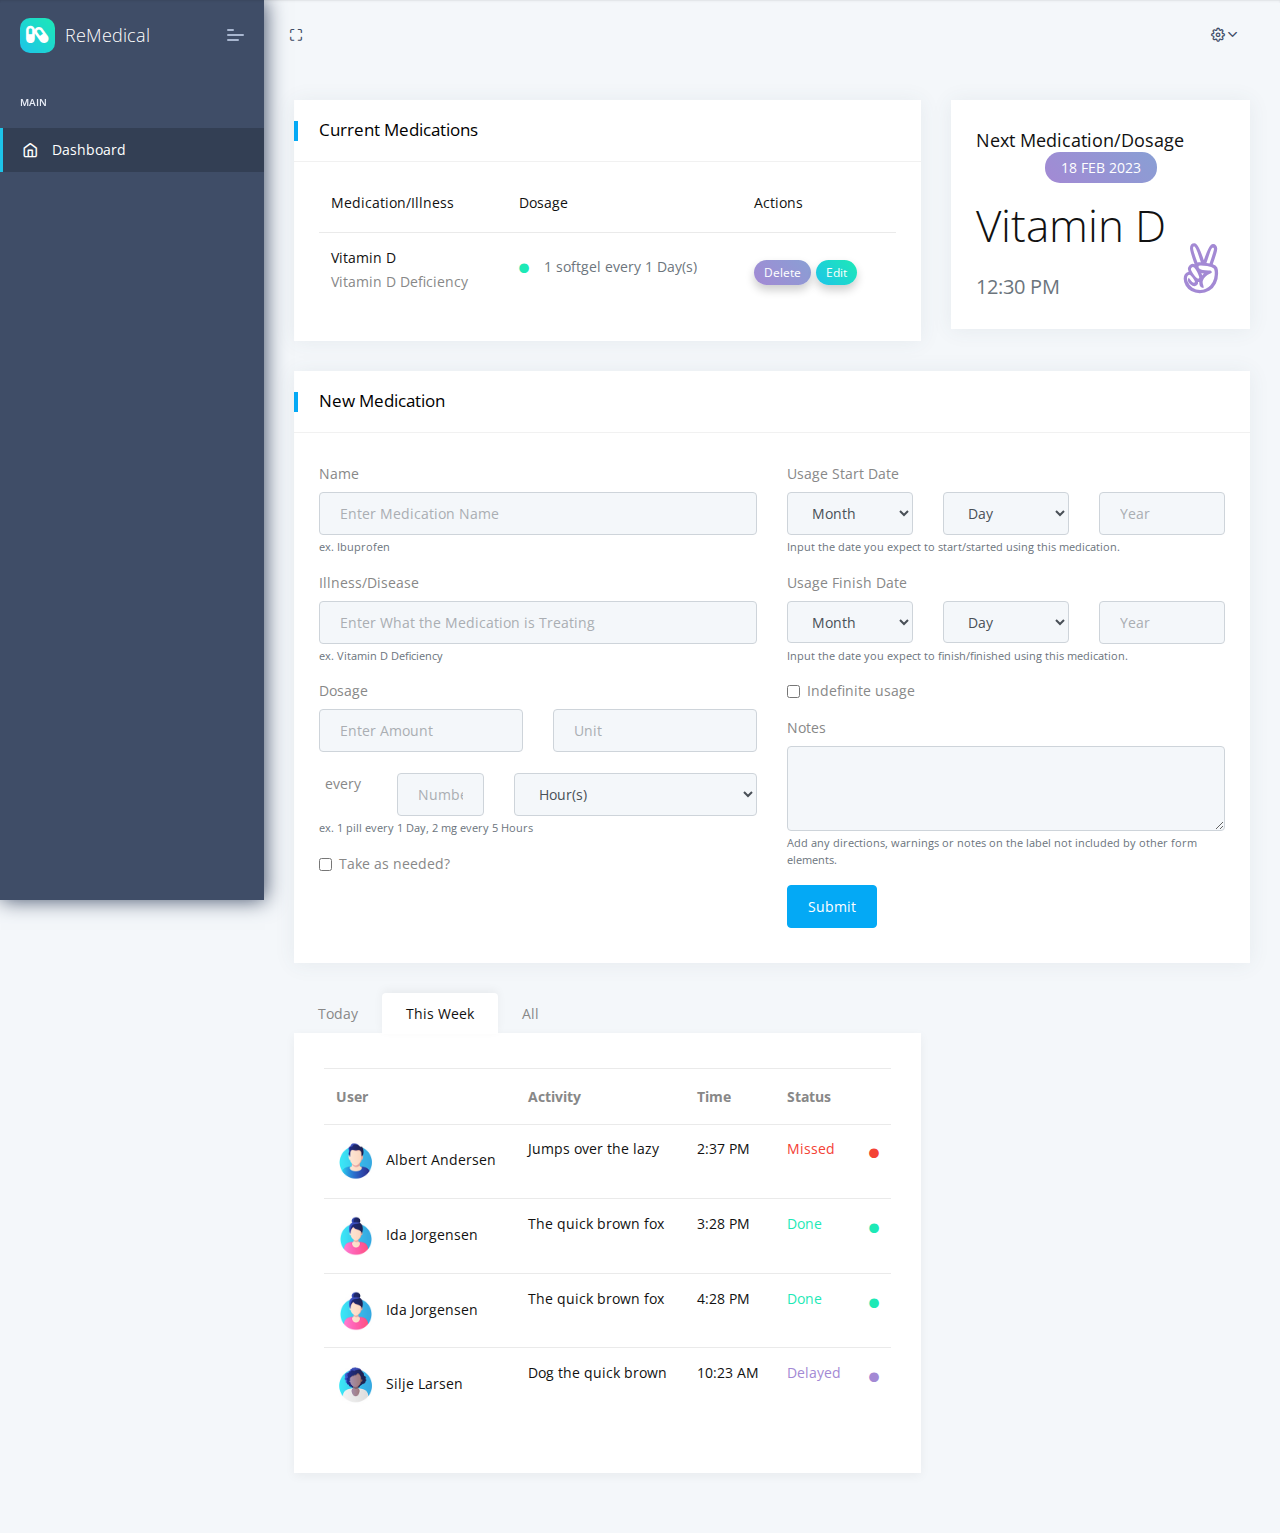
==== website/template/index.html @ 0191fa5c "hahah fun random change hehehe troll !!! haha" ====
<!DOCTYPE html>
<html lang="en">
  <head>
    <title>Home</title>
    <!-- HTML5 Shim and Respond.js IE11 support of HTML5 elements and media queries -->
    <!-- WARNING: Respond.js doesn't work if you view the page via file:// -->
    <!--[if lt IE 11]>
      <script src="https://oss.maxcdn.com/libs/html5shiv/3.7.0/html5shiv.js"></script>
      <script src="https://oss.maxcdn.com/libs/respond.js/1.4.2/respond.min.js"></script>
    <![endif]-->
    <!-- Meta -->
    <meta charset="utf-8" />
    <meta
      name="viewport"
      content="width=device-width, initial-scale=1.0, user-scalable=0, minimal-ui" />
    <meta http-equiv="X-UA-Compatible" content="IE=edge" />
    <meta
      name="description"
      content="Free Datta Able Admin Template come up with latest Bootstrap 4 framework with basic components, form elements and lots of pre-made layout options" />
    <meta
      name="keywords"
      content="admin templates, bootstrap admin templates, bootstrap 4, dashboard, dashboard templets, sass admin templets, html admin templates, responsive, bootstrap admin templates free download,premium bootstrap admin templates, datta able, datta able bootstrap admin template, free admin theme, free dashboard template" />
    <meta name="author" content="CodedThemes" />

    <!-- Favicon icon -->
    <link rel="icon" href="assets/images/favicon.ico" type="image/x-icon" />
    <!-- fontawesome icon -->
    <link
      rel="stylesheet"
      href="assets/fonts/fontawesome/css/fontawesome-all.min.css" />
    <!-- animation css -->
    <link
      rel="stylesheet"
      href="assets/plugins/animation/css/animate.min.css" />
    <!-- vendor css -->
    <link rel="stylesheet" href="assets/css/style.css" />
  </head>

  <body>
    <!-- [ Pre-loader ] start -->
    <div class="loader-bg">
      <div class="loader-track">
        <div class="loader-fill"></div>
      </div>
    </div>
    <!-- [ Pre-loader ] End -->
    <!-- [ navigation menu ] start -->
    <nav class="pcoded-navbar">
      <div class="navbar-wrapper">
        <div class="navbar-brand header-logo">
          <a href="index.html" class="b-brand">
            <div class="b-bg">
              <i class="fas fa-capsules"></i>
            </div>
            <span class="b-title">ReMedical</span>
          </a>
          <a class="mobile-menu" id="mobile-collapse" href="javascript:"
            ><span></span
          ></a>
        </div>
        <div class="navbar-content scroll-div">
          <ul class="nav pcoded-inner-navbar">
            <li class="nav-item pcoded-menu-caption">
              <label>Main</label>
            </li>
            <li
              data-username="dashboard Default Ecommerce CRM Analytics Crypto Project"
              class="nav-item active">
              <a href="index.html" class="nav-link"
                ><span class="pcoded-micon"
                  ><i class="feather icon-home"></i></span
                ><span class="pcoded-mtext">Dashboard</span></a
              >
            </li>
          </ul>
        </div>
      </div>
    </nav>
    <!-- [ navigation menu ] end -->

    <!-- [ Header ] start -->
    <header class="navbar pcoded-header navbar-expand-lg navbar-light">
      <div class="m-header">
        <a class="mobile-menu" id="mobile-collapse1" href="javascript:"
          ><span></span
        ></a>
        <a href="index.html" class="b-brand">
          <div class="b-bg">
            <i class="fas fa-circle"></i>
          </div>
          <span class="b-title">ReMedical</span>
        </a>
      </div>
      <a class="mobile-menu" id="mobile-header" href="javascript:">
        <i class="feather icon-more-horizontal"></i>
      </a>
      <div class="collapse navbar-collapse">
        <ul class="navbar-nav mr-auto">
          <li>
            <a
              href="javascript:"
              class="full-screen"
              onclick="javascript:toggleFullScreen()"
              ><i class="feather icon-maximize"></i
            ></a>
          </li>
        </ul>
        <ul class="navbar-nav ml-auto">
          <li>
            <div class="dropdown drp-user">
              <a
                href="javascript:"
                class="dropdown-toggle"
                data-toggle="dropdown">
                <i class="icon feather icon-settings"></i>
              </a>
              <div
                class="dropdown-menu dropdown-menu-right profile-notification">
                <div class="pro-head">
                  <img
                    src="assets/images/user/avatar-1.jpg"
                    class="img-radius"
                    alt="User-Profile-Image" />
                  <span>Hi Admin!</span>
                </div>
              </div>
            </div>
          </li>
        </ul>
      </div>
    </header>
    <!-- [ Header ] end -->

    <!-- [ Main Content ] start -->
    <div class="pcoded-main-container">
      <div class="pcoded-wrapper">
        <div class="pcoded-content">
          <div class="pcoded-inner-content">
            <!-- [ breadcrumb ] start -->

            <!-- [ breadcrumb ] end -->
            <div class="main-body">
              <div class="page-wrapper">
                <!-- [ Main Content ] start -->
                <div class="row">
                  <!--[ current medications ] start-->
                  <div class="col-xl-8 col-md-6">
                    <div class="card Recent-Users">
                      <div class="card-header">
                        <h5>Current Medications</h5>
                      </div>
                      <div class="card-block py-3">
                        <div class="table-responsive">
                          <table
                            class="table table-hover"
                            id="current-medication-table">
                            <tbody></tbody>
                          </table>
                        </div>
                      </div>
                    </div>
                  </div>
                  <!--[ current medications ] end-->
                  <!-- [ next medication ] start -->
                  <div class="col-xl-4 col-md-6">
                    <div class="card card-event">
                      <div class="card-block">
                        <div
                          class="row align-items-center justify-content-center">
                          <div class="col">
                            <h5 class="m-0">Next Medication/Dosage</h5>
                          </div>
                          <div class="col-auto">
                            <label
                              class="label theme-bg2 text-white f-14 f-w-400 float-right"
                              >18 FEB 2023</label
                            >
                          </div>
                        </div>
                        <h2 class="mt-3 f-w-300">Vitamin D</h2>
                        <h4 class="text-muted mt-4 mb-0">12:30 PM</h4>
                        <i class="fab fa-angellist text-c-purple f-50"></i>
                      </div>
                    </div>
                  </div>
                  <!-- [ next medication ] end -->
                  <!--[ new medications ] start-->
                  <div class="col-sm-12">
                    <div class="card">
                      <div class="card-header">
                        <h5>New Medication</h5>
                      </div>
                      <div class="card-body">
                        <div class="row">
                          <div class="col-md-6">
                            <form>
                              <div class="form-group">
                                <label for="manualName">Name</label>
                                <input
                                  type="text"
                                  class="form-control"
                                  id="manualName"
                                  aria-describedby="manualNameHelp"
                                  placeholder="Enter Medication Name" />
                                <small
                                  id="manualNameHelp"
                                  class="form-text text-muted"
                                  >ex. Ibuprofen</small
                                >
                              </div>
                              <div class="form-group">
                                <label for="manualDisease"
                                  >Illness/Disease</label
                                >
                                <input
                                  type="text"
                                  class="form-control"
                                  id="manualDisease"
                                  aria-describedby="manualDiseaseHelp"
                                  placeholder="Enter What the Medication is Treating" />
                                <small
                                  id="manualDiseaseHelp"
                                  class="form-text text-muted"
                                  >ex. Vitamin D Deficiency</small
                                >
                              </div>
                              <div class="form-group">
                                <label>Dosage</label>
                                <div class="row">
                                  <div class="col-6">
                                    <input
                                      type="text"
                                      class="form-control"
                                      id="manualDosageAmount"
                                      aria-describedby="manualDosageHelp"
                                      placeholder="Enter Amount" />
                                  </div>

                                  <div class="col-6">
                                    <input
                                      type="text"
                                      class="form-control"
                                      id="manualDosageUnit"
                                      aria-describedby="manualDosageHelp"
                                      placeholder="Unit" />
                                  </div>
                                </div>

                                <br />

                                <div class="row">
                                  <div
                                    class="col-2 text-center align-items-center">
                                    <label>every</label>
                                  </div>
                                  <div class="col-3">
                                    <input
                                      type="text"
                                      class="form-control"
                                      id="manualFrequencyNumber"
                                      aria-describedby="manualFrequencyHelp"
                                      placeholder="Number" />
                                  </div>
                                  <div class="col">
                                    <select
                                      class="form-control"
                                      id="manualFrequencyUnit"
                                      name="manualFrequencyUnit">
                                      <option value="Hour(s)">Hour(s)</option>
                                      <option value="Day(s)">Day(s)</option>
                                      <option value="Month(s)">Month(s)</option>
                                      <option value="Year(s)">Year(s)</option>
                                    </select>
                                  </div>
                                </div>
                                <small
                                  id="manualFrequencyHelp"
                                  class="form-text text-muted"
                                  >ex. 1 pill every 1 Day, 2 mg every 5
                                  Hours</small
                                >
                              </div>
                              <div class="form-group form-check">
                                <input
                                  type="checkbox"
                                  class="form-check-input"
                                  id="manualTakeAsNeeded" />
                                <label
                                  class="form-check-label"
                                  for="manualTakeAsNeeded"
                                  >Take as needed?</label
                                >
                              </div>
                            </form>
                          </div>
                          <div class="col-md-6">
                            <form>
                              <div class="form-group">
                                <label>Usage Start Date</label>
                                <div class="row">
                                  <div class="col-md">
                                    <select
                                      class="form-control col-md"
                                      id="manualStartDateMonth"
                                      name="manualStartDateMonth">
                                      <option>Month</option>
                                      <option value="January">January</option>
                                      <option value="February">February</option>
                                      <option value="March">March</option>
                                      <option value="April">April</option>
                                      <option value="May">May</option>
                                      <option value="June">June</option>
                                      <option value="July">July</option>
                                      <option value="August">August</option>
                                      <option value="September">
                                        September
                                      </option>
                                      <option value="October">October</option>
                                      <option value="November">November</option>
                                      <option value="December">December</option>
                                    </select>
                                  </div>
                                  <div class="col-md">
                                    <select
                                      class="form-control col-md"
                                      id="manualStartDateDay"
                                      name="manualStartDateDay">
                                      <option>Day</option>
                                      <option value="1">1</option>
                                      <option value="2">2</option>
                                      <option value="3">3</option>
                                      <option value="4">4</option>
                                      <option value="5">5</option>
                                      <option value="6">6</option>
                                      <option value="7">7</option>
                                      <option value="8">8</option>
                                      <option value="9">9</option>
                                      <option value="10">10</option>
                                      <option value="11">11</option>
                                      <option value="12">12</option>
                                      <option value="13">13</option>
                                      <option value="14">14</option>
                                      <option value="15">15</option>
                                      <option value="16">16</option>
                                      <option value="17">17</option>
                                      <option value="18">18</option>
                                      <option value="19">19</option>
                                      <option value="20">20</option>
                                      <option value="21">21</option>
                                      <option value="22">22</option>
                                      <option value="23">23</option>
                                      <option value="24">24</option>
                                      <option value="25">25</option>
                                      <option value="26">26</option>
                                      <option value="27">27</option>
                                      <option value="28">28</option>
                                      <option value="29">29</option>
                                      <option value="30">30</option>
                                      <option value="31">31</option>
                                    </select>
                                  </div>
                                  <div class="col-md">
                                    <input
                                      type="text"
                                      class="form-control"
                                      id="manualStartDateYear"
                                      aria-describedby=""
                                      placeholder="Year" />
                                  </div>
                                </div>
                                <small
                                  id="manualStartDateHelp"
                                  class="form-text text-muted"
                                  >Input the date you expect to start/started
                                  using this medication.</small
                                >
                              </div>
                              <div class="form-group">
                                <label>Usage Finish Date</label>
                                <div class="row">
                                  <div class="col-md">
                                    <select
                                      class="form-control col-md"
                                      id="manualFinishDateMonth"
                                      name="manualFinishDateMonth">
                                      <option>Month</option>
                                      <option value="January">January</option>
                                      <option value="February">February</option>
                                      <option value="March">March</option>
                                      <option value="April">April</option>
                                      <option value="May">May</option>
                                      <option value="June">June</option>
                                      <option value="July">July</option>
                                      <option value="August">August</option>
                                      <option value="September">
                                        September
                                      </option>
                                      <option value="October">October</option>
                                      <option value="November">November</option>
                                      <option value="December">December</option>
                                    </select>
                                  </div>
                                  <div class="col-md">
                                    <select
                                      class="form-control col-md"
                                      id="manualFinishDateDay"
                                      name="manualFinishDateDay">
                                      <option>Day</option>
                                      <option value="1">1</option>
                                      <option value="2">2</option>
                                      <option value="3">3</option>
                                      <option value="4">4</option>
                                      <option value="5">5</option>
                                      <option value="6">6</option>
                                      <option value="7">7</option>
                                      <option value="8">8</option>
                                      <option value="9">9</option>
                                      <option value="10">10</option>
                                      <option value="11">11</option>
                                      <option value="12">12</option>
                                      <option value="13">13</option>
                                      <option value="14">14</option>
                                      <option value="15">15</option>
                                      <option value="16">16</option>
                                      <option value="17">17</option>
                                      <option value="18">18</option>
                                      <option value="19">19</option>
                                      <option value="20">20</option>
                                      <option value="21">21</option>
                                      <option value="22">22</option>
                                      <option value="23">23</option>
                                      <option value="24">24</option>
                                      <option value="25">25</option>
                                      <option value="26">26</option>
                                      <option value="27">27</option>
                                      <option value="28">28</option>
                                      <option value="29">29</option>
                                      <option value="30">30</option>
                                      <option value="31">31</option>
                                    </select>
                                  </div>
                                  <div class="col-md">
                                    <input
                                      type="text"
                                      class="form-control"
                                      id="manualFinishDateYear"
                                      aria-describedby=""
                                      placeholder="Year" />
                                  </div>
                                </div>
                                <small
                                  id="manualFinishDateHelp"
                                  class="form-text text-muted"
                                  >Input the date you expect to finish/finished
                                  using this medication.</small
                                >
                              </div>
                              <div class="form-group form-check">
                                <input
                                  type="checkbox"
                                  class="form-check-input"
                                  id="manualIndefiniteUsage" />
                                <label
                                  class="form-check-label"
                                  for="manualIndefiniteUsage"
                                  >Indefinite usage</label
                                >
                              </div>

                              <div class="form-group">
                                <label for="manualNotes">Notes</label>
                                <textarea
                                  class="form-control"
                                  id="manualNotes"
                                  rows="3"></textarea>
                                <small
                                  id="manualNotesHelp"
                                  class="form-text text-muted"
                                  >Add any directions, warnings or notes on the
                                  label not included by other form
                                  elements.</small
                                >
                              </div>
                              <button
                                type="button"
                                class="btn btn-primary"
                                onclick="manualCreateMedicine()">
                                Submit
                              </button>
                            </form>
                          </div>
                        </div>
                      </div>
                    </div>
                  </div>
                  <!--[ new medications ] end-->

                  <div class="col-xl-8 col-md-12 m-b-30">
                    <ul class="nav nav-tabs" id="myTab" role="tablist">
                      <li class="nav-item">
                        <a
                          class="nav-link"
                          id="home-tab"
                          data-toggle="tab"
                          href="#home"
                          role="tab"
                          aria-controls="home"
                          aria-selected="false"
                          >Today</a
                        >
                      </li>
                      <li class="nav-item">
                        <a
                          class="nav-link active show"
                          id="profile-tab"
                          data-toggle="tab"
                          href="#profile"
                          role="tab"
                          aria-controls="profile"
                          aria-selected="true"
                          >This Week</a
                        >
                      </li>
                      <li class="nav-item">
                        <a
                          class="nav-link"
                          id="contact-tab"
                          data-toggle="tab"
                          href="#contact"
                          role="tab"
                          aria-controls="contact"
                          aria-selected="false"
                          >All</a
                        >
                      </li>
                    </ul>
                    <div class="tab-content" id="myTabContent">
                      <div
                        class="tab-pane fade"
                        id="home"
                        role="tabpanel"
                        aria-labelledby="home-tab">
                        <table class="table table-hover">
                          <thead>
                            <tr>
                              <th>User</th>
                              <th>Activity</th>
                              <th>Time</th>
                              <th>Status</th>
                              <th class="text-right"></th>
                            </tr>
                          </thead>
                          <tbody>
                            <tr>
                              <td>
                                <h6 class="m-0">
                                  <img
                                    class="rounded-circle m-r-10"
                                    style="width: 40px"
                                    src="assets/images/user/avatar-1.jpg"
                                    alt="activity-user" />Ida Jorgensen
                                </h6>
                              </td>
                              <td>
                                <h6 class="m-0">The quick brown fox</h6>
                              </td>
                              <td>
                                <h6 class="m-0">3:28 PM</h6>
                              </td>
                              <td>
                                <h6 class="m-0 text-c-green">Done</h6>
                              </td>
                              <td class="text-right">
                                <i class="fas fa-circle text-c-green f-10"></i>
                              </td>
                            </tr>

                            <tr>
                              <td>
                                <h6 class="m-0">
                                  <img
                                    class="rounded-circle m-r-10"
                                    style="width: 40px"
                                    src="assets/images/user/avatar-2.jpg"
                                    alt="activity-user" />Albert Andersen
                                </h6>
                              </td>
                              <td>
                                <h6 class="m-0">Jumps over the lazy</h6>
                              </td>
                              <td>
                                <h6 class="m-0">2:37 PM</h6>
                              </td>
                              <td>
                                <h6 class="m-0 text-c-red">Missed</h6>
                              </td>
                              <td class="text-right">
                                <i class="fas fa-circle text-c-red f-10"></i>
                              </td>
                            </tr>

                            <tr>
                              <td>
                                <h6 class="m-0">
                                  <img
                                    class="rounded-circle m-r-10"
                                    style="width: 40px"
                                    src="assets/images/user/avatar-3.jpg"
                                    alt="activity-user" />Silje Larsen
                                </h6>
                              </td>
                              <td>
                                <h6 class="m-0">Dog the quick brown</h6>
                              </td>
                              <td>
                                <h6 class="m-0">10:23 AM</h6>
                              </td>
                              <td>
                                <h6 class="m-0 text-c-purple">Delayed</h6>
                              </td>
                              <td class="text-right">
                                <i class="fas fa-circle text-c-purple f-10"></i>
                              </td>
                            </tr>
                            <tr>
                              <td>
                                <h6 class="m-0">
                                  <img
                                    class="rounded-circle m-r-10"
                                    style="width: 40px"
                                    src="assets/images/user/avatar-1.jpg"
                                    alt="activity-user" />Ida Jorgensen
                                </h6>
                              </td>
                              <td>
                                <h6 class="m-0">The quick brown fox</h6>
                              </td>
                              <td>
                                <h6 class="m-0">4:28 PM</h6>
                              </td>
                              <td>
                                <h6 class="m-0 text-c-green">Done</h6>
                              </td>
                              <td class="text-right">
                                <i class="fas fa-circle text-c-green f-10"></i>
                              </td>
                            </tr>
                          </tbody>
                        </table>
                      </div>
                      <div
                        class="tab-pane fade active show"
                        id="profile"
                        role="tabpanel"
                        aria-labelledby="profile-tab">
                        <table class="table table-hover">
                          <thead>
                            <tr>
                              <th>User</th>
                              <th>Activity</th>
                              <th>Time</th>
                              <th>Status</th>
                              <th class="text-right"></th>
                            </tr>
                          </thead>
                          <tbody>
                            <tr>
                              <td>
                                <h6 class="m-0">
                                  <img
                                    class="rounded-circle m-r-10"
                                    style="width: 40px"
                                    src="assets/images/user/avatar-2.jpg"
                                    alt="activity-user" />Albert Andersen
                                </h6>
                              </td>
                              <td>
                                <h6 class="m-0">Jumps over the lazy</h6>
                              </td>
                              <td>
                                <h6 class="m-0">2:37 PM</h6>
                              </td>
                              <td>
                                <h6 class="m-0 text-c-red">Missed</h6>
                              </td>
                              <td class="text-right">
                                <i class="fas fa-circle text-c-red f-10"></i>
                              </td>
                            </tr>
                            <tr>
                              <td>
                                <h6 class="m-0">
                                  <img
                                    class="rounded-circle m-r-10"
                                    style="width: 40px"
                                    src="assets/images/user/avatar-1.jpg"
                                    alt="activity-user" />Ida Jorgensen
                                </h6>
                              </td>
                              <td>
                                <h6 class="m-0">The quick brown fox</h6>
                              </td>
                              <td>
                                <h6 class="m-0">3:28 PM</h6>
                              </td>
                              <td>
                                <h6 class="m-0 text-c-green">Done</h6>
                              </td>
                              <td class="text-right">
                                <i class="fas fa-circle text-c-green f-10"></i>
                              </td>
                            </tr>
                            <tr>
                              <td>
                                <h6 class="m-0">
                                  <img
                                    class="rounded-circle m-r-10"
                                    style="width: 40px"
                                    src="assets/images/user/avatar-1.jpg"
                                    alt="activity-user" />Ida Jorgensen
                                </h6>
                              </td>
                              <td>
                                <h6 class="m-0">The quick brown fox</h6>
                              </td>
                              <td>
                                <h6 class="m-0">4:28 PM</h6>
                              </td>
                              <td>
                                <h6 class="m-0 text-c-green">Done</h6>
                              </td>
                              <td class="text-right">
                                <i class="fas fa-circle text-c-green f-10"></i>
                              </td>
                            </tr>
                            <tr>
                              <td>
                                <h6 class="m-0">
                                  <img
                                    class="rounded-circle m-r-10"
                                    style="width: 40px"
                                    src="assets/images/user/avatar-3.jpg"
                                    alt="activity-user" />Silje Larsen
                                </h6>
                              </td>
                              <td>
                                <h6 class="m-0">Dog the quick brown</h6>
                              </td>
                              <td>
                                <h6 class="m-0">10:23 AM</h6>
                              </td>
                              <td>
                                <h6 class="m-0 text-c-purple">Delayed</h6>
                              </td>
                              <td class="text-right">
                                <i class="fas fa-circle text-c-purple f-10"></i>
                              </td>
                            </tr>
                          </tbody>
                        </table>
                      </div>
                      <div
                        class="tab-pane fade"
                        id="contact"
                        role="tabpanel"
                        aria-labelledby="contact-tab">
                        <table class="table table-hover">
                          <thead>
                            <tr>
                              <th>User</th>
                              <th>Activity</th>
                              <th>Time</th>
                              <th>Status</th>
                              <th class="text-right"></th>
                            </tr>
                          </thead>
                          <tbody>
                            <tr>
                              <td>
                                <h6 class="m-0">
                                  <img
                                    class="rounded-circle m-r-10"
                                    style="width: 40px"
                                    src="assets/images/user/avatar-3.jpg"
                                    alt="activity-user" />Silje Larsen
                                </h6>
                              </td>
                              <td>
                                <h6 class="m-0">Dog the quick brown</h6>
                              </td>
                              <td>
                                <h6 class="m-0">10:23 AM</h6>
                              </td>
                              <td>
                                <h6 class="m-0 text-c-purple">Delayed</h6>
                              </td>
                              <td class="text-right">
                                <i class="fas fa-circle text-c-purple f-10"></i>
                              </td>
                            </tr>
                            <tr>
                              <td>
                                <h6 class="m-0">
                                  <img
                                    class="rounded-circle m-r-10"
                                    style="width: 40px"
                                    src="assets/images/user/avatar-1.jpg"
                                    alt="activity-user" />Ida Jorgensen
                                </h6>
                              </td>
                              <td>
                                <h6 class="m-0">The quick brown fox</h6>
                              </td>
                              <td>
                                <h6 class="m-0">3:28 PM</h6>
                              </td>
                              <td>
                                <h6 class="m-0 text-c-green">Done</h6>
                              </td>
                              <td class="text-right">
                                <i class="fas fa-circle text-c-green f-10"></i>
                              </td>
                            </tr>
                            <tr>
                              <td>
                                <h6 class="m-0">
                                  <img
                                    class="rounded-circle m-r-10"
                                    style="width: 40px"
                                    src="assets/images/user/avatar-2.jpg"
                                    alt="activity-user" />Albert Andersen
                                </h6>
                              </td>
                              <td>
                                <h6 class="m-0">Jumps over the lazy</h6>
                              </td>
                              <td>
                                <h6 class="m-0">2:37 PM</h6>
                              </td>
                              <td>
                                <h6 class="m-0 text-c-red">Missed</h6>
                              </td>
                              <td class="text-right">
                                <i class="fas fa-circle text-c-red f-10"></i>
                              </td>
                            </tr>
                            <tr>
                              <td>
                                <h6 class="m-0">
                                  <img
                                    class="rounded-circle m-r-10"
                                    style="width: 40px"
                                    src="assets/images/user/avatar-1.jpg"
                                    alt="activity-user" />Ida Jorgensen
                                </h6>
                              </td>
                              <td>
                                <h6 class="m-0">The quick brown fox</h6>
                              </td>
                              <td>
                                <h6 class="m-0">4:28 PM</h6>
                              </td>
                              <td>
                                <h6 class="m-0 text-c-green">Done</h6>
                              </td>
                              <td class="text-right">
                                <i class="fas fa-circle text-c-green f-10"></i>
                              </td>
                            </tr>
                          </tbody>
                        </table>
                      </div>
                    </div>
                  </div>
                </div>
                <!-- [ Main Content ] end -->
              </div>
            </div>
          </div>
        </div>
      </div>
    </div>
    <!-- [ Main Content ] end -->

    <!-- Warning Section Starts -->
    <!-- Older IE warning message -->
    <!--[if lt IE 11]>
      <div class="ie-warning">
        <h1>Warning!!</h1>
        <p>
          You are using an outdated version of Internet Explorer, please upgrade
          <br />to any of the following web browsers to access this website.
        </p>
        <div class="iew-container">
          <ul class="iew-download">
            <li>
              <a href="http://www.google.com/chrome/">
                <img src="assets/images/browser/chrome.png" alt="Chrome" />
                <div>Chrome</div>
              </a>
            </li>
            <li>
              <a href="https://www.mozilla.org/en-US/firefox/new/">
                <img src="assets/images/browser/firefox.png" alt="Firefox" />
                <div>Firefox</div>
              </a>
            </li>
            <li>
              <a href="http://www.opera.com">
                <img src="assets/images/browser/opera.png" alt="Opera" />
                <div>Opera</div>
              </a>
            </li>
            <li>
              <a href="https://www.apple.com/safari/">
                <img src="assets/images/browser/safari.png" alt="Safari" />
                <div>Safari</div>
              </a>
            </li>
            <li>
              <a
                href="http://windows.microsoft.com/en-us/internet-explorer/download-ie">
                <img src="assets/images/browser/ie.png" alt="" />
                <div>IE (11 & above)</div>
              </a>
            </li>
          </ul>
        </div>
        <p>Sorry for the inconvenience!</p>
      </div>
    <![endif]-->
    <!-- Warning Section Ends -->

    <!-- Required Js -->
    <script src="assets/js/vendor-all.min.js"></script>
    <script src="assets/plugins/bootstrap/js/bootstrap.min.js"></script>
    <script src="assets/js/pcoded.min.js"></script>
    <script src="assets/js/medications.js"></script>
  </body>
</html>
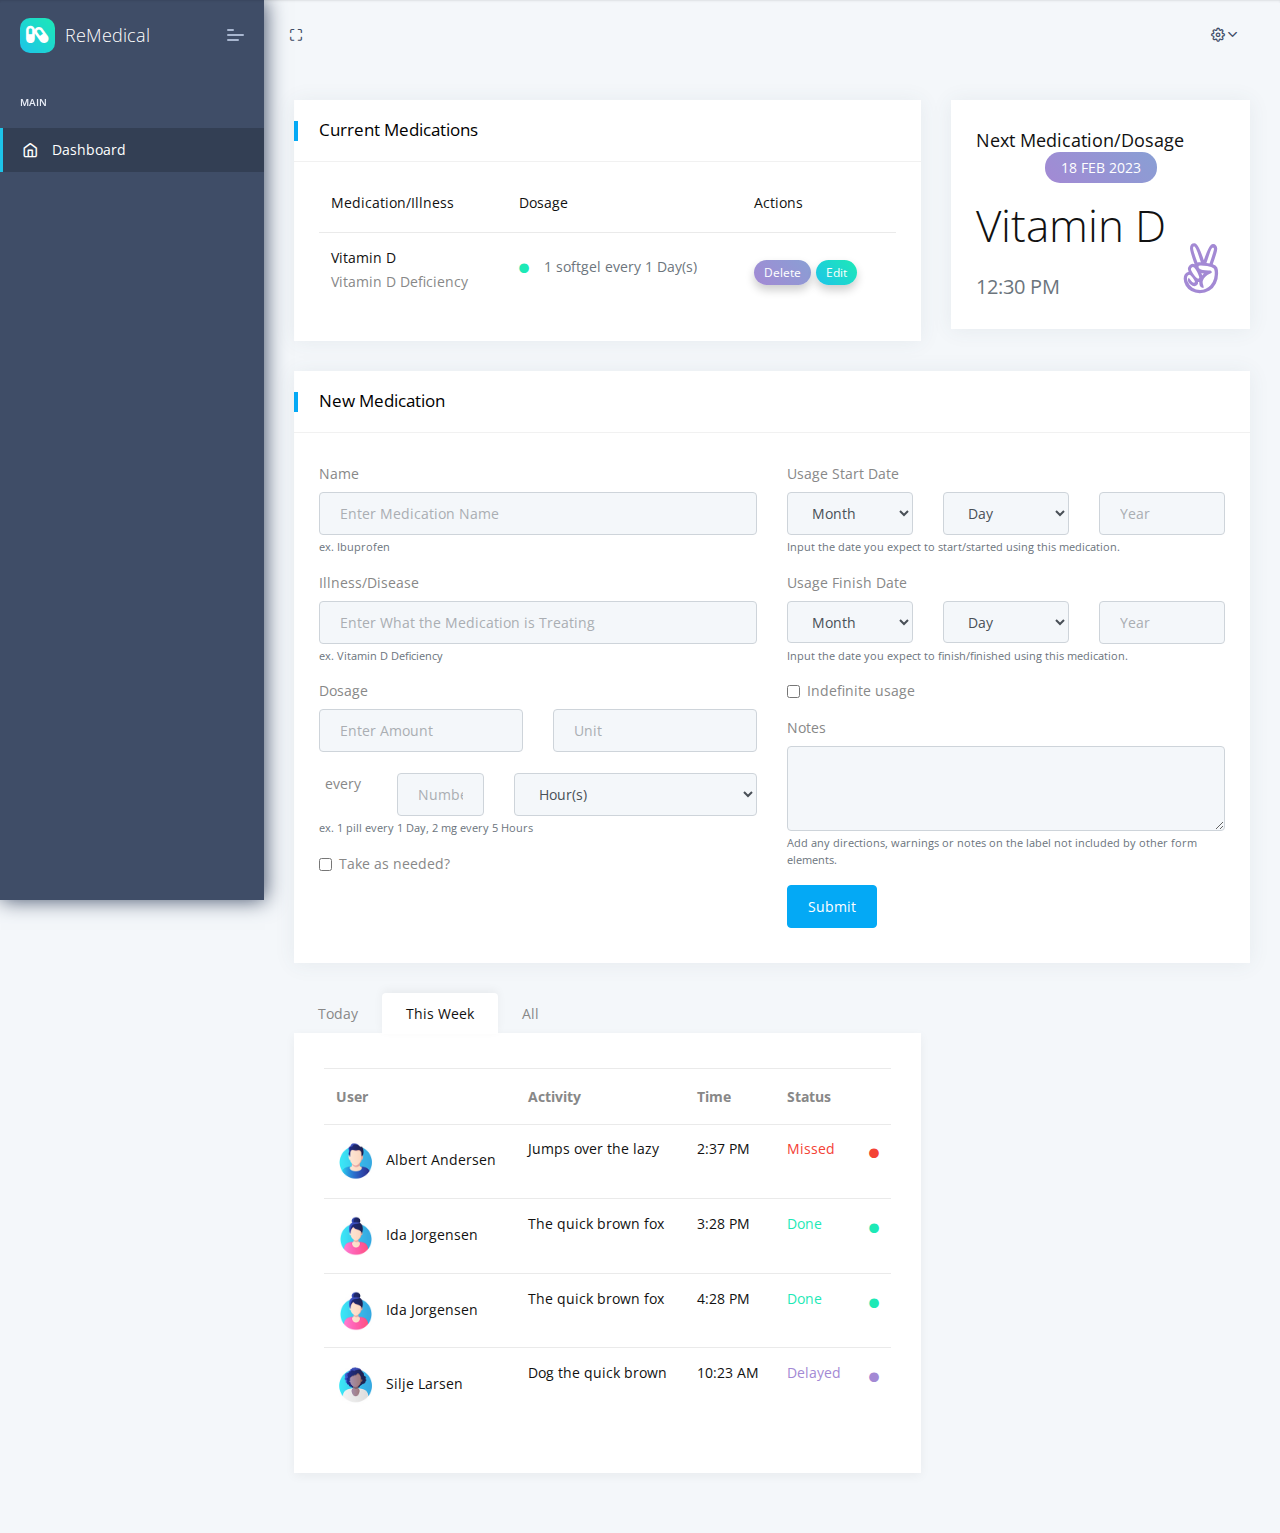
==== commit 1d2543f7: "hahah fun random change hehehe troll !!! haha" ====
--- a/website/template/index.html
+++ b/website/template/index.html
@@ -197,6 +197,7 @@
                               <div class="form-group">
                                 <label for="manualName">Name</label>
                                 <input
+                                name="manualName"
                                   type="text"
                                   class="form-control"
                                   id="manualName"
@@ -213,6 +214,7 @@
                                   >Illness/Disease</label
                                 >
                                 <input
+                                name="manualDisease"
                                   type="text"
                                   class="form-control"
                                   id="manualDisease"
@@ -229,6 +231,7 @@
                                 <div class="row">
                                   <div class="col-6">
                                     <input
+                                    name="manualDosageAmount"
                                       type="text"
                                       class="form-control"
                                       id="manualDosageAmount"
@@ -238,6 +241,7 @@
 
                                   <div class="col-6">
                                     <input
+                                    name="manualDosageUnit"
                                       type="text"
                                       class="form-control"
                                       id="manualDosageUnit"
@@ -255,6 +259,7 @@
                                   </div>
                                   <div class="col-3">
                                     <input
+                                    name="manualFrequencyNumber"
                                       type="text"
                                       class="form-control"
                                       id="manualFrequencyNumber"
@@ -282,6 +287,7 @@
                               </div>
                               <div class="form-group form-check">
                                 <input
+                                name="manualTakeAsNeeded"
                                   type="checkbox"
                                   class="form-check-input"
                                   id="manualTakeAsNeeded" />
@@ -361,6 +367,7 @@
                                   </div>
                                   <div class="col-md">
                                     <input
+                                    name="manualStartDateYear"
                                       type="text"
                                       class="form-control"
                                       id="manualStartDateYear"
@@ -441,6 +448,7 @@
                                   </div>
                                   <div class="col-md">
                                     <input
+                                    name="manualFinishDateYear"
                                       type="text"
                                       class="form-control"
                                       id="manualFinishDateYear"
@@ -457,6 +465,7 @@
                               </div>
                               <div class="form-group form-check">
                                 <input
+                                name="manualIndefiniteUsage"
                                   type="checkbox"
                                   class="form-check-input"
                                   id="manualIndefiniteUsage" />
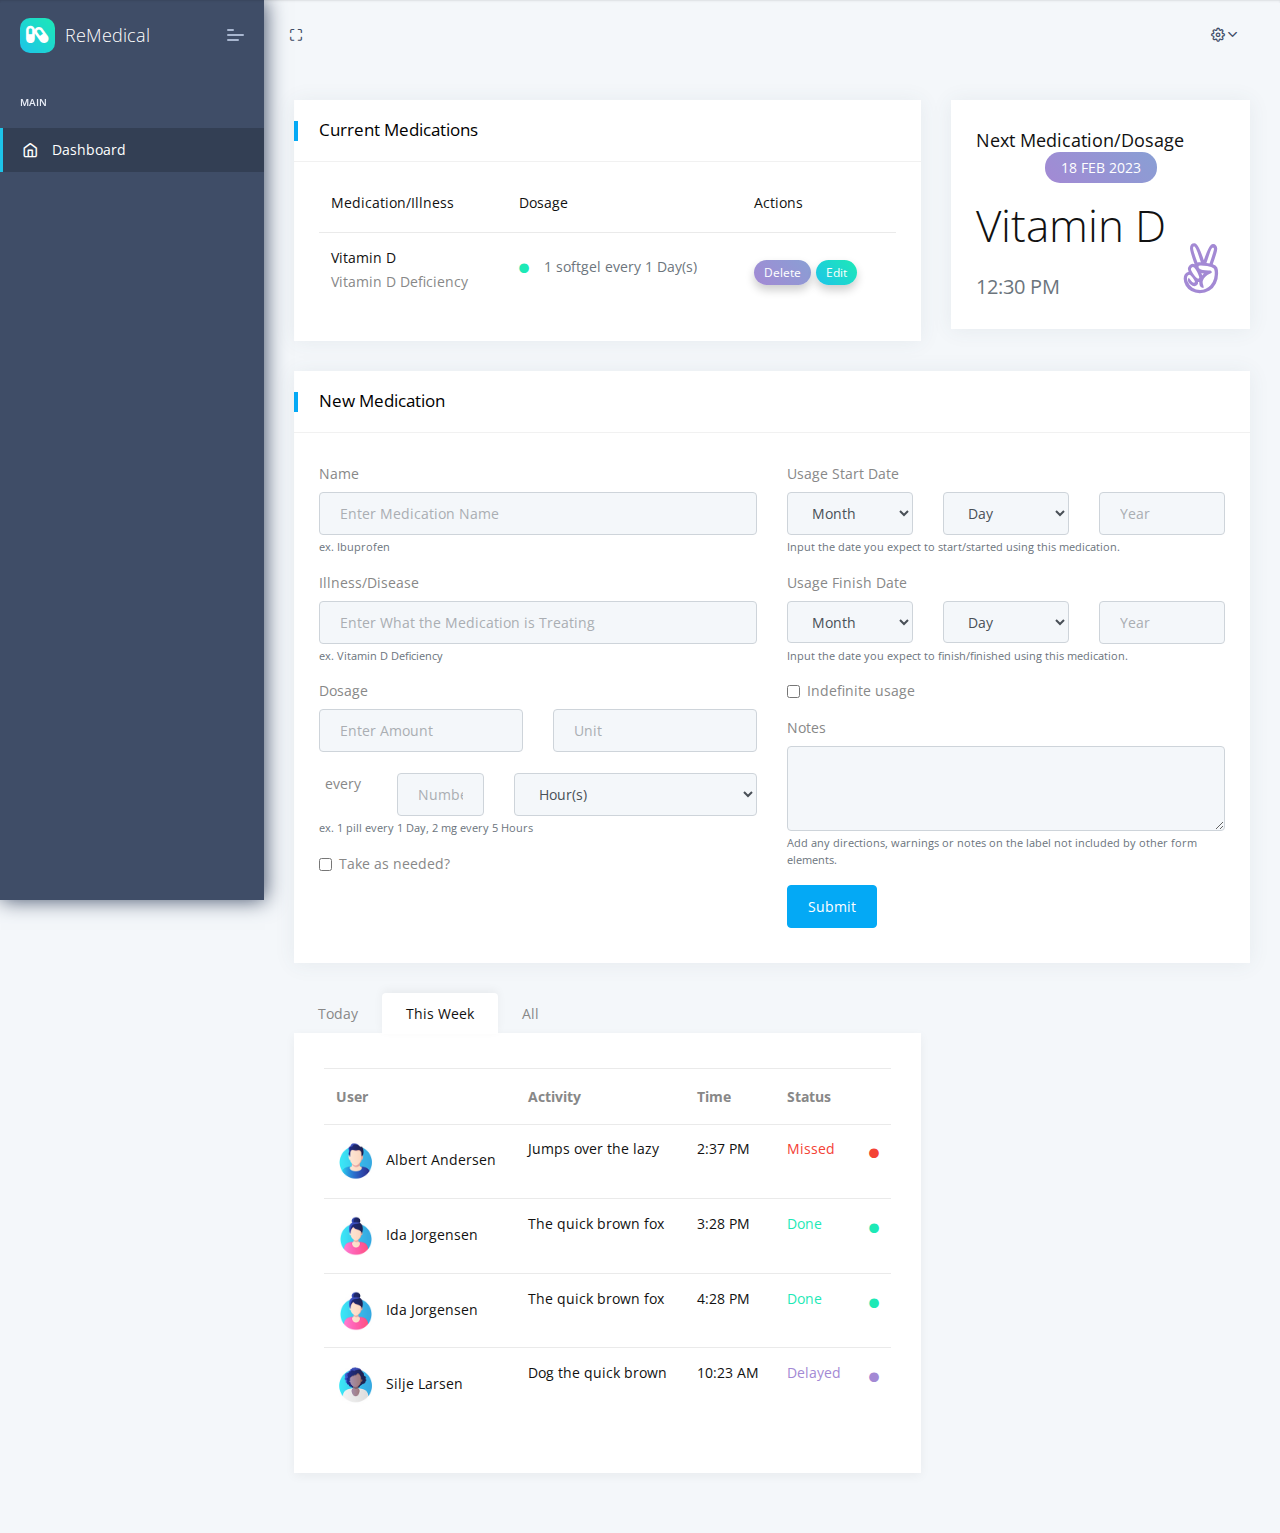
==== commit f213d4b9: "we ball" ====
--- a/website/template/index.html
+++ b/website/template/index.html
@@ -1,6 +1,7 @@
 <!DOCTYPE html>
 <html lang="en">
   <head>
+    <script src="website\template\assets\js\medications.js"></script>
     <title>Home</title>
     <!-- HTML5 Shim and Respond.js IE11 support of HTML5 elements and media queries -->
     <!-- WARNING: Respond.js doesn't work if you view the page via file:// -->
@@ -154,7 +155,9 @@
                           <table
                             class="table table-hover"
                             id="current-medication-table">
-                            <tbody></tbody>
+                            <tbody>
+                              
+                            </tbody>
                           </table>
                         </div>
                       </div>
@@ -249,10 +252,12 @@
                                       placeholder="Unit" />
                                   </div>
                                 </div>
-
-                                <br />
+                                
+                              <br>
+                           
 
                                 <div class="row">
+                                  
                                   <div
                                     class="col-2 text-center align-items-center">
                                     <label>every</label>
@@ -281,8 +286,7 @@
                                 <small
                                   id="manualFrequencyHelp"
                                   class="form-text text-muted"
-                                  >ex. 1 pill every 1 Day, 2 mg every 5
-                                  Hours</small
+                                  >ex. 1 pill every 1 Day, 2 mg every 5 Hours</small
                                 >
                               </div>
                               <div class="form-group form-check">
@@ -305,6 +309,8 @@
                                 <label>Usage Start Date</label>
                                 <div class="row">
                                   <div class="col-md">
+                                    
+
                                     <select
                                       class="form-control col-md"
                                       id="manualStartDateMonth"
@@ -318,15 +324,15 @@
                                       <option value="June">June</option>
                                       <option value="July">July</option>
                                       <option value="August">August</option>
-                                      <option value="September">
-                                        September
-                                      </option>
+                                      <option value="September">September</option>
                                       <option value="October">October</option>
                                       <option value="November">November</option>
                                       <option value="December">December</option>
                                     </select>
                                   </div>
                                   <div class="col-md">
+                                   
+
                                     <select
                                       class="form-control col-md"
                                       id="manualStartDateDay"
@@ -386,6 +392,8 @@
                                 <label>Usage Finish Date</label>
                                 <div class="row">
                                   <div class="col-md">
+                                    
+
                                     <select
                                       class="form-control col-md"
                                       id="manualFinishDateMonth"
@@ -399,15 +407,15 @@
                                       <option value="June">June</option>
                                       <option value="July">July</option>
                                       <option value="August">August</option>
-                                      <option value="September">
-                                        September
-                                      </option>
+                                      <option value="September">September</option>
                                       <option value="October">October</option>
                                       <option value="November">November</option>
                                       <option value="December">December</option>
                                     </select>
                                   </div>
                                   <div class="col-md">
+                                    
+
                                     <select
                                       class="form-control col-md"
                                       id="manualFinishDateDay"
@@ -447,6 +455,8 @@
                                     </select>
                                   </div>
                                   <div class="col-md">
+                                    
+
                                     <input
                                     name="manualFinishDateYear"
                                       type="text"
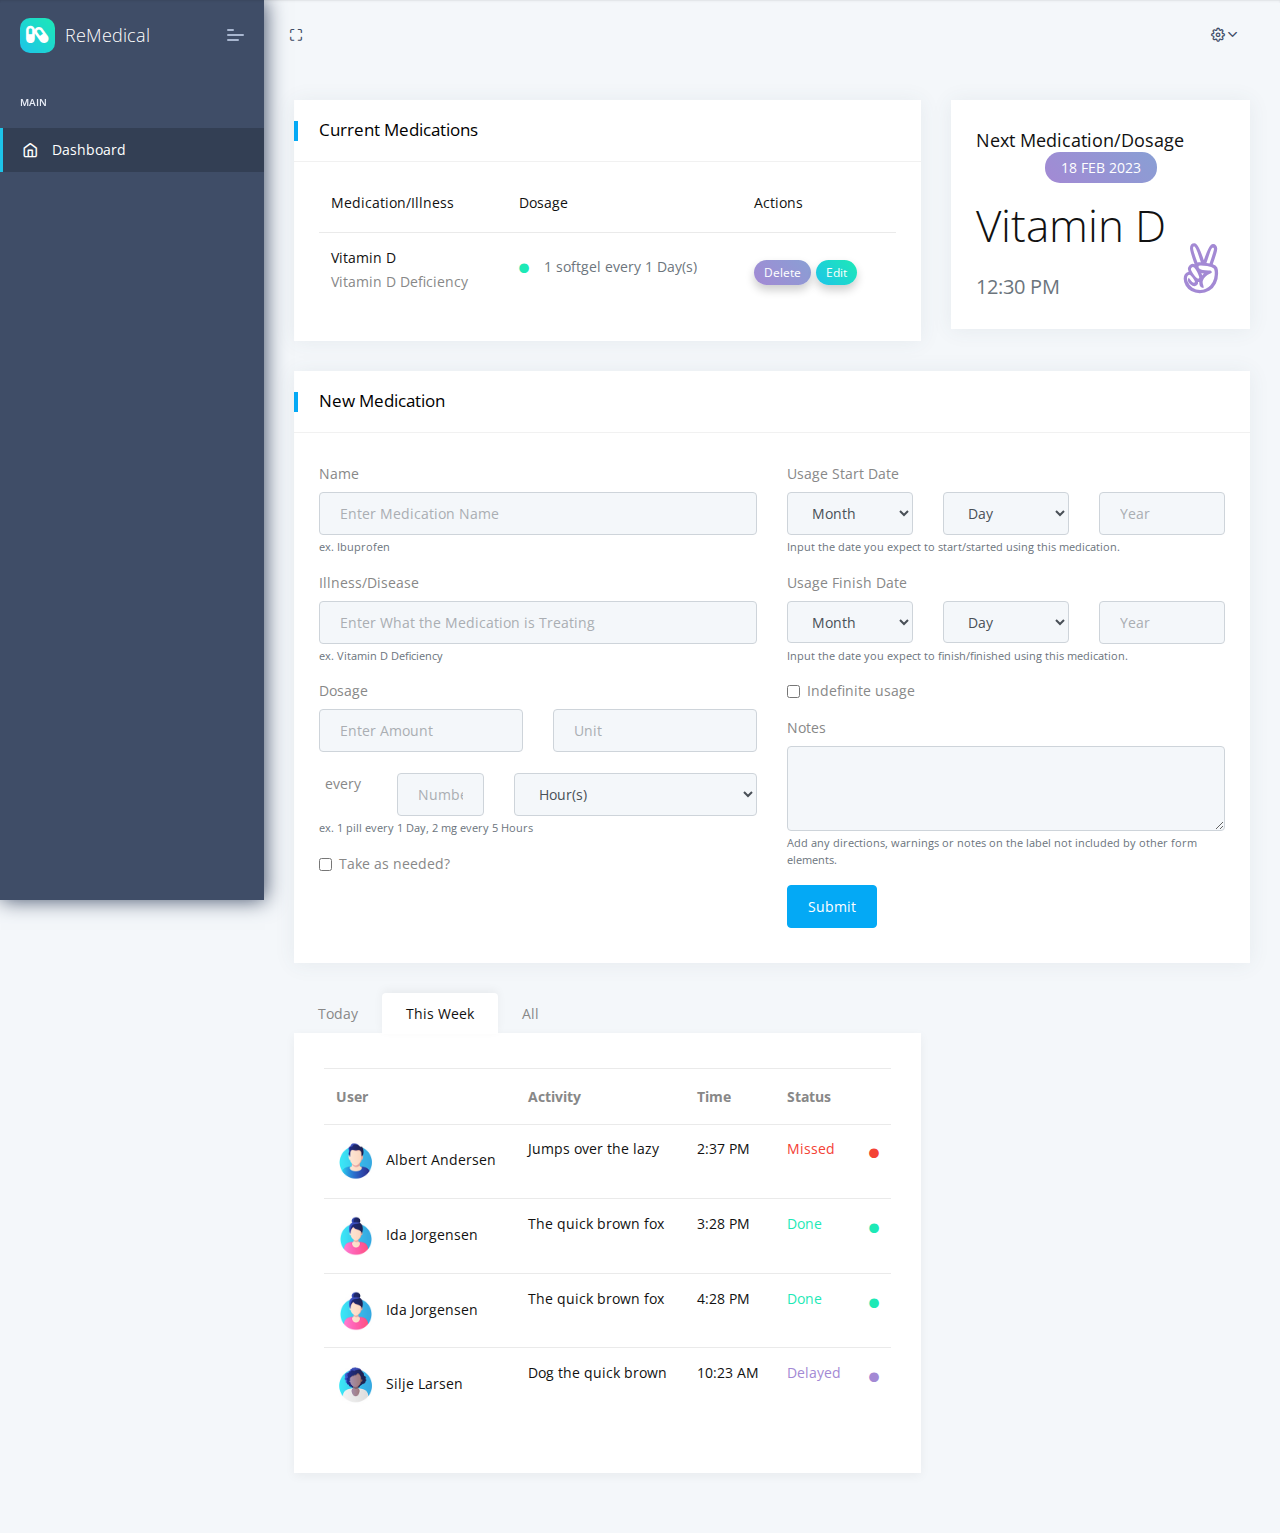
==== commit f01637e6: "working form!!" ====
--- a/website/template/index.html
+++ b/website/template/index.html
@@ -1,7 +1,6 @@
 <!DOCTYPE html>
 <html lang="en">
   <head>
-    <script src="website\template\assets\js\medications.js"></script>
     <title>Home</title>
     <!-- HTML5 Shim and Respond.js IE11 support of HTML5 elements and media queries -->
     <!-- WARNING: Respond.js doesn't work if you view the page via file:// -->
@@ -145,7 +144,7 @@
                 <!-- [ Main Content ] start -->
                 <div class="row">
                   <!--[ current medications ] start-->
-                  <div class="col-xl-8 col-md-6">
+                  <div class="col-xl-8 col-md-6" onload="">
                     <div class="card Recent-Users">
                       <div class="card-header">
                         <h5>Current Medications</h5>
@@ -155,9 +154,7 @@
                           <table
                             class="table table-hover"
                             id="current-medication-table">
-                            <tbody>
-                              
-                            </tbody>
+                            <tbody></tbody>
                           </table>
                         </div>
                       </div>
@@ -200,7 +197,7 @@
                               <div class="form-group">
                                 <label for="manualName">Name</label>
                                 <input
-                                name="manualName"
+                                  name="manualName"
                                   type="text"
                                   class="form-control"
                                   id="manualName"
@@ -217,7 +214,7 @@
                                   >Illness/Disease</label
                                 >
                                 <input
-                                name="manualDisease"
+                                  name="manualDisease"
                                   type="text"
                                   class="form-control"
                                   id="manualDisease"
@@ -234,7 +231,7 @@
                                 <div class="row">
                                   <div class="col-6">
                                     <input
-                                    name="manualDosageAmount"
+                                      name="manualDosageAmount"
                                       type="text"
                                       class="form-control"
                                       id="manualDosageAmount"
@@ -244,7 +241,7 @@
 
                                   <div class="col-6">
                                     <input
-                                    name="manualDosageUnit"
+                                      name="manualDosageUnit"
                                       type="text"
                                       class="form-control"
                                       id="manualDosageUnit"
@@ -252,19 +249,17 @@
                                       placeholder="Unit" />
                                   </div>
                                 </div>
-                                
-                              <br>
-                           
+
+                                <br />
 
                                 <div class="row">
-                                  
                                   <div
                                     class="col-2 text-center align-items-center">
                                     <label>every</label>
                                   </div>
                                   <div class="col-3">
                                     <input
-                                    name="manualFrequencyNumber"
+                                      name="manualFrequencyNumber"
                                       type="text"
                                       class="form-control"
                                       id="manualFrequencyNumber"
@@ -286,12 +281,13 @@
                                 <small
                                   id="manualFrequencyHelp"
                                   class="form-text text-muted"
-                                  >ex. 1 pill every 1 Day, 2 mg every 5 Hours</small
+                                  >ex. 1 pill every 1 Day, 2 mg every 5
+                                  Hours</small
                                 >
                               </div>
                               <div class="form-group form-check">
                                 <input
-                                name="manualTakeAsNeeded"
+                                  name="manualTakeAsNeeded"
                                   type="checkbox"
                                   class="form-check-input"
                                   id="manualTakeAsNeeded" />
@@ -309,8 +305,6 @@
                                 <label>Usage Start Date</label>
                                 <div class="row">
                                   <div class="col-md">
-                                    
-
                                     <select
                                       class="form-control col-md"
                                       id="manualStartDateMonth"
@@ -324,15 +318,15 @@
                                       <option value="June">June</option>
                                       <option value="July">July</option>
                                       <option value="August">August</option>
-                                      <option value="September">September</option>
+                                      <option value="September">
+                                        September
+                                      </option>
                                       <option value="October">October</option>
                                       <option value="November">November</option>
                                       <option value="December">December</option>
                                     </select>
                                   </div>
                                   <div class="col-md">
-                                   
-
                                     <select
                                       class="form-control col-md"
                                       id="manualStartDateDay"
@@ -373,7 +367,7 @@
                                   </div>
                                   <div class="col-md">
                                     <input
-                                    name="manualStartDateYear"
+                                      name="manualStartDateYear"
                                       type="text"
                                       class="form-control"
                                       id="manualStartDateYear"
@@ -392,8 +386,6 @@
                                 <label>Usage Finish Date</label>
                                 <div class="row">
                                   <div class="col-md">
-                                    
-
                                     <select
                                       class="form-control col-md"
                                       id="manualFinishDateMonth"
@@ -407,15 +399,15 @@
                                       <option value="June">June</option>
                                       <option value="July">July</option>
                                       <option value="August">August</option>
-                                      <option value="September">September</option>
+                                      <option value="September">
+                                        September
+                                      </option>
                                       <option value="October">October</option>
                                       <option value="November">November</option>
                                       <option value="December">December</option>
                                     </select>
                                   </div>
                                   <div class="col-md">
-                                    
-
                                     <select
                                       class="form-control col-md"
                                       id="manualFinishDateDay"
@@ -455,10 +447,8 @@
                                     </select>
                                   </div>
                                   <div class="col-md">
-                                    
-
                                     <input
-                                    name="manualFinishDateYear"
+                                      name="manualFinishDateYear"
                                       type="text"
                                       class="form-control"
                                       id="manualFinishDateYear"
@@ -475,7 +465,7 @@
                               </div>
                               <div class="form-group form-check">
                                 <input
-                                name="manualIndefiniteUsage"
+                                  name="manualIndefiniteUsage"
                                   type="checkbox"
                                   class="form-check-input"
                                   id="manualIndefiniteUsage" />
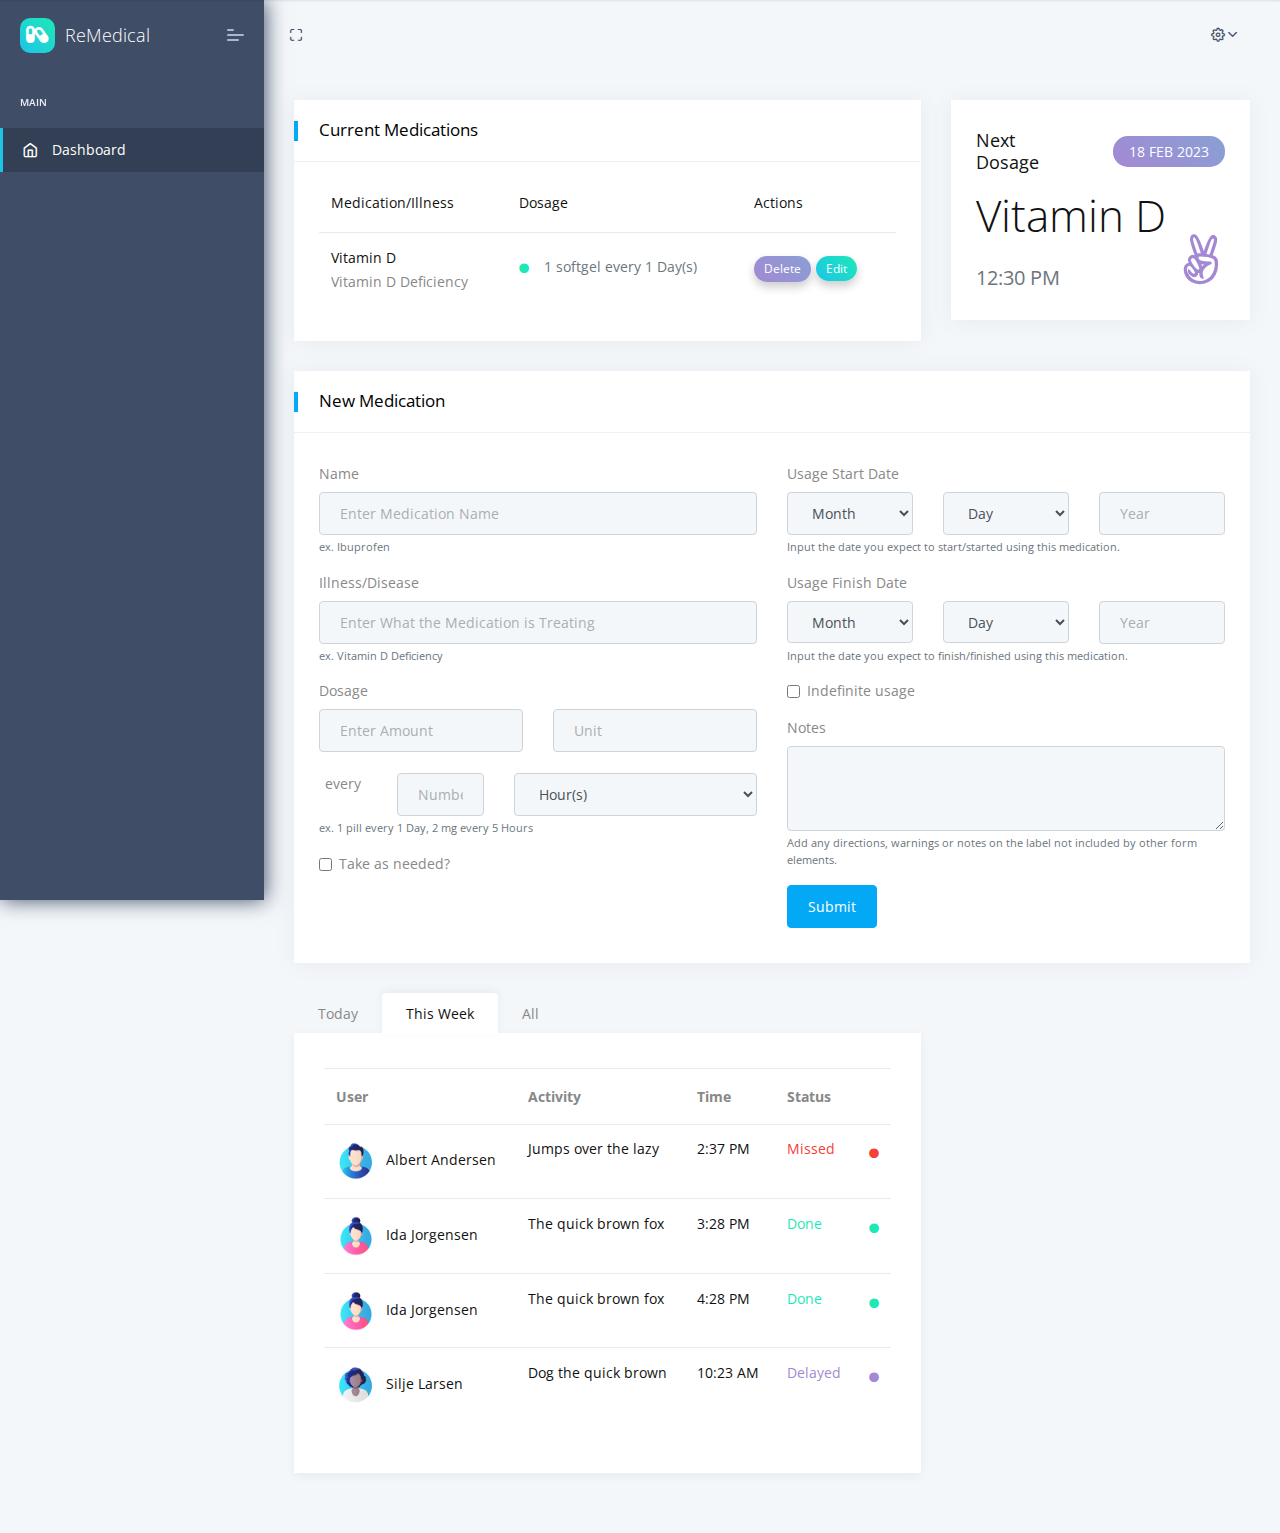
==== commit d4229abf: "update" ====
--- a/website/template/index.html
+++ b/website/template/index.html
@@ -164,11 +164,11 @@
                   <!-- [ next medication ] start -->
                   <div class="col-xl-4 col-md-6">
                     <div class="card card-event">
-                      <div class="card-block">
+                      <div class="card-block" id="next-dosage">
                         <div
                           class="row align-items-center justify-content-center">
                           <div class="col">
-                            <h5 class="m-0">Next Medication/Dosage</h5>
+                            <h5 class="m-0">Next Dosage</h5>
                           </div>
                           <div class="col-auto">
                             <label
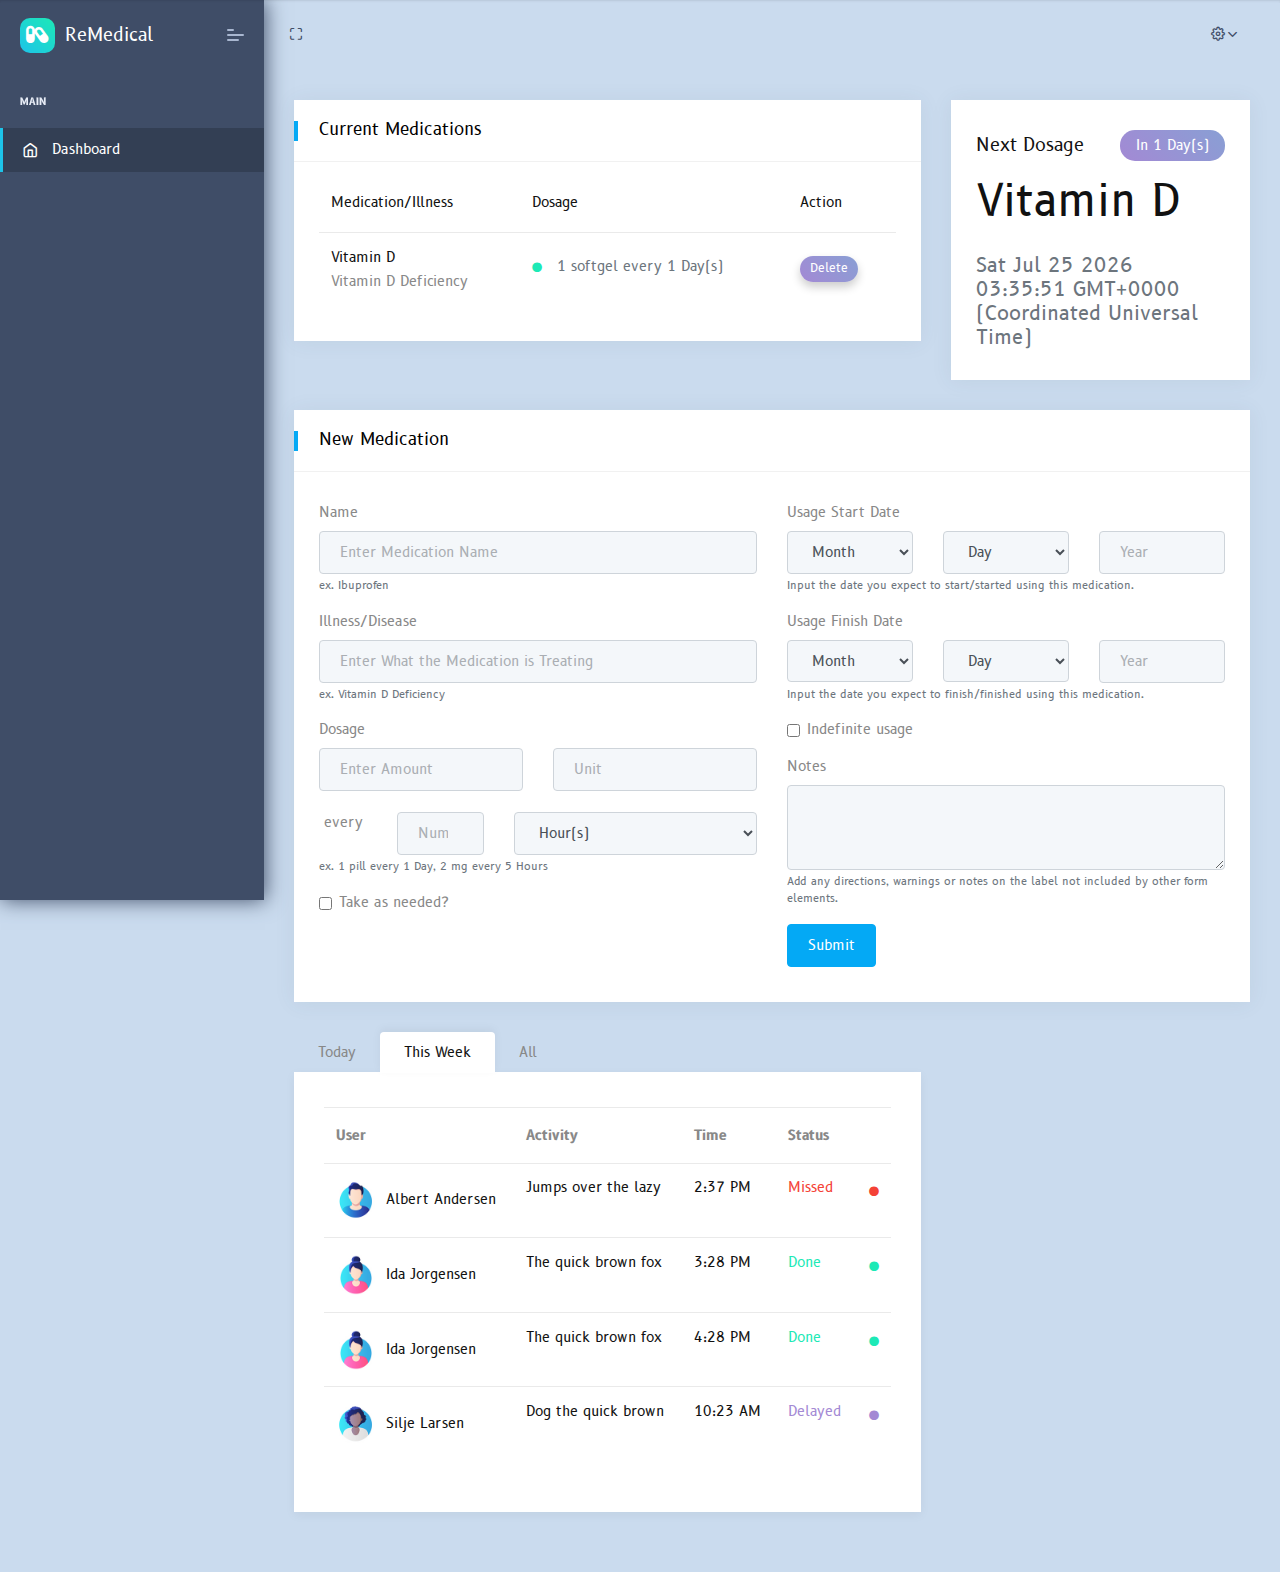
==== commit 9d4e9c71: "finished funny date update" ====
--- a/website/template/index.html
+++ b/website/template/index.html
@@ -260,7 +260,8 @@
                                   <div class="col-3">
                                     <input
                                       name="manualFrequencyNumber"
-                                      type="text"
+                                      type="number"
+                                      step="1"
                                       class="form-control"
                                       id="manualFrequencyNumber"
                                       aria-describedby="manualFrequencyHelp"
--- a/website/template/assets/css/style.css
+++ b/website/template/assets/css/style.css
@@ -49,7 +49,7 @@
 /**  =====================
      Google Font
 ==========================  **/
-@import url("https://fonts.googleapis.com/css?family=Open+Sans:300,400,600");
+@import url("https://fonts.googleapis.com/css?family=B612:400,700");
 @import url("../plugins/bootstrap/css/bootstrap.min.css");
 @import url("../fonts/feather/css/feather.css");
 @import url("../plugins/jquery-scrollbar/css/jquery.scrollbar.min.css");
@@ -58,11 +58,11 @@
       Custom css start
 ==========================  **/
 body {
-  font-family: "Open Sans", sans-serif;
+  font-family: "B612", sans-serif;
   font-size: 14px;
   color: #888;
   font-weight: 400;
-  background: #f4f7fa;
+  background: #cadbee;
   position: relative;
 }
 
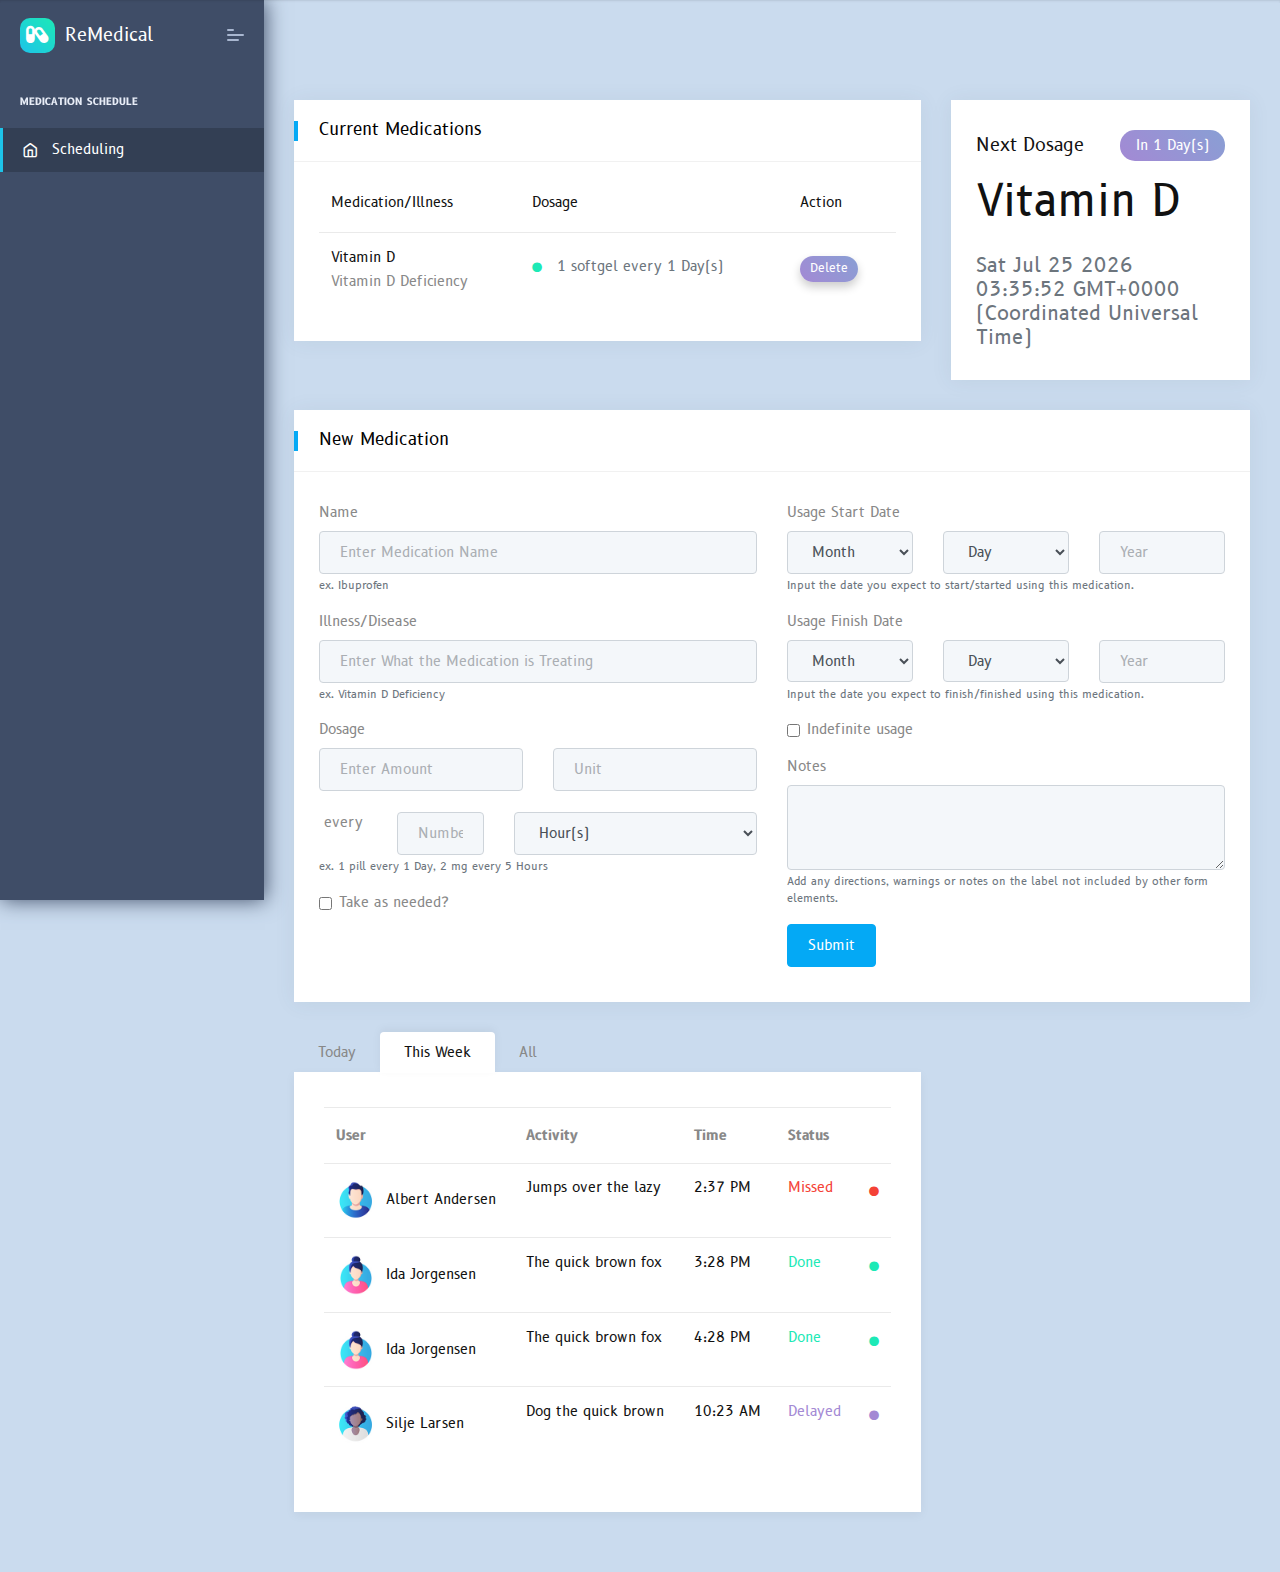
==== commit 30ba6bc7: "Remove some tags" ====
--- a/website/template/index.html
+++ b/website/template/index.html
@@ -14,13 +14,6 @@
       name="viewport"
       content="width=device-width, initial-scale=1.0, user-scalable=0, minimal-ui" />
     <meta http-equiv="X-UA-Compatible" content="IE=edge" />
-    <meta
-      name="description"
-      content="Free Datta Able Admin Template come up with latest Bootstrap 4 framework with basic components, form elements and lots of pre-made layout options" />
-    <meta
-      name="keywords"
-      content="admin templates, bootstrap admin templates, bootstrap 4, dashboard, dashboard templets, sass admin templets, html admin templates, responsive, bootstrap admin templates free download,premium bootstrap admin templates, datta able, datta able bootstrap admin template, free admin theme, free dashboard template" />
-    <meta name="author" content="CodedThemes" />
 
     <!-- Favicon icon -->
     <link rel="icon" href="assets/images/favicon.ico" type="image/x-icon" />
@@ -61,15 +54,15 @@
         <div class="navbar-content scroll-div">
           <ul class="nav pcoded-inner-navbar">
             <li class="nav-item pcoded-menu-caption">
-              <label>Main</label>
+              <label>Medication Schedule</label>
             </li>
             <li
-              data-username="dashboard Default Ecommerce CRM Analytics Crypto Project"
+              data-username="dashboard"
               class="nav-item active">
               <a href="index.html" class="nav-link"
                 ><span class="pcoded-micon"
                   ><i class="feather icon-home"></i></span
-                ><span class="pcoded-mtext">Dashboard</span></a
+                ><span class="pcoded-mtext">Scheduling</span></a
               >
             </li>
           </ul>
@@ -94,40 +87,6 @@
       <a class="mobile-menu" id="mobile-header" href="javascript:">
         <i class="feather icon-more-horizontal"></i>
       </a>
-      <div class="collapse navbar-collapse">
-        <ul class="navbar-nav mr-auto">
-          <li>
-            <a
-              href="javascript:"
-              class="full-screen"
-              onclick="javascript:toggleFullScreen()"
-              ><i class="feather icon-maximize"></i
-            ></a>
-          </li>
-        </ul>
-        <ul class="navbar-nav ml-auto">
-          <li>
-            <div class="dropdown drp-user">
-              <a
-                href="javascript:"
-                class="dropdown-toggle"
-                data-toggle="dropdown">
-                <i class="icon feather icon-settings"></i>
-              </a>
-              <div
-                class="dropdown-menu dropdown-menu-right profile-notification">
-                <div class="pro-head">
-                  <img
-                    src="assets/images/user/avatar-1.jpg"
-                    class="img-radius"
-                    alt="User-Profile-Image" />
-                  <span>Hi Admin!</span>
-                </div>
-              </div>
-            </div>
-          </li>
-        </ul>
-      </div>
     </header>
     <!-- [ Header ] end -->
 
@@ -260,8 +219,7 @@
                                   <div class="col-3">
                                     <input
                                       name="manualFrequencyNumber"
-                                      type="number"
-                                      step="1"
+                                      type="text"
                                       class="form-control"
                                       id="manualFrequencyNumber"
                                       aria-describedby="manualFrequencyHelp"
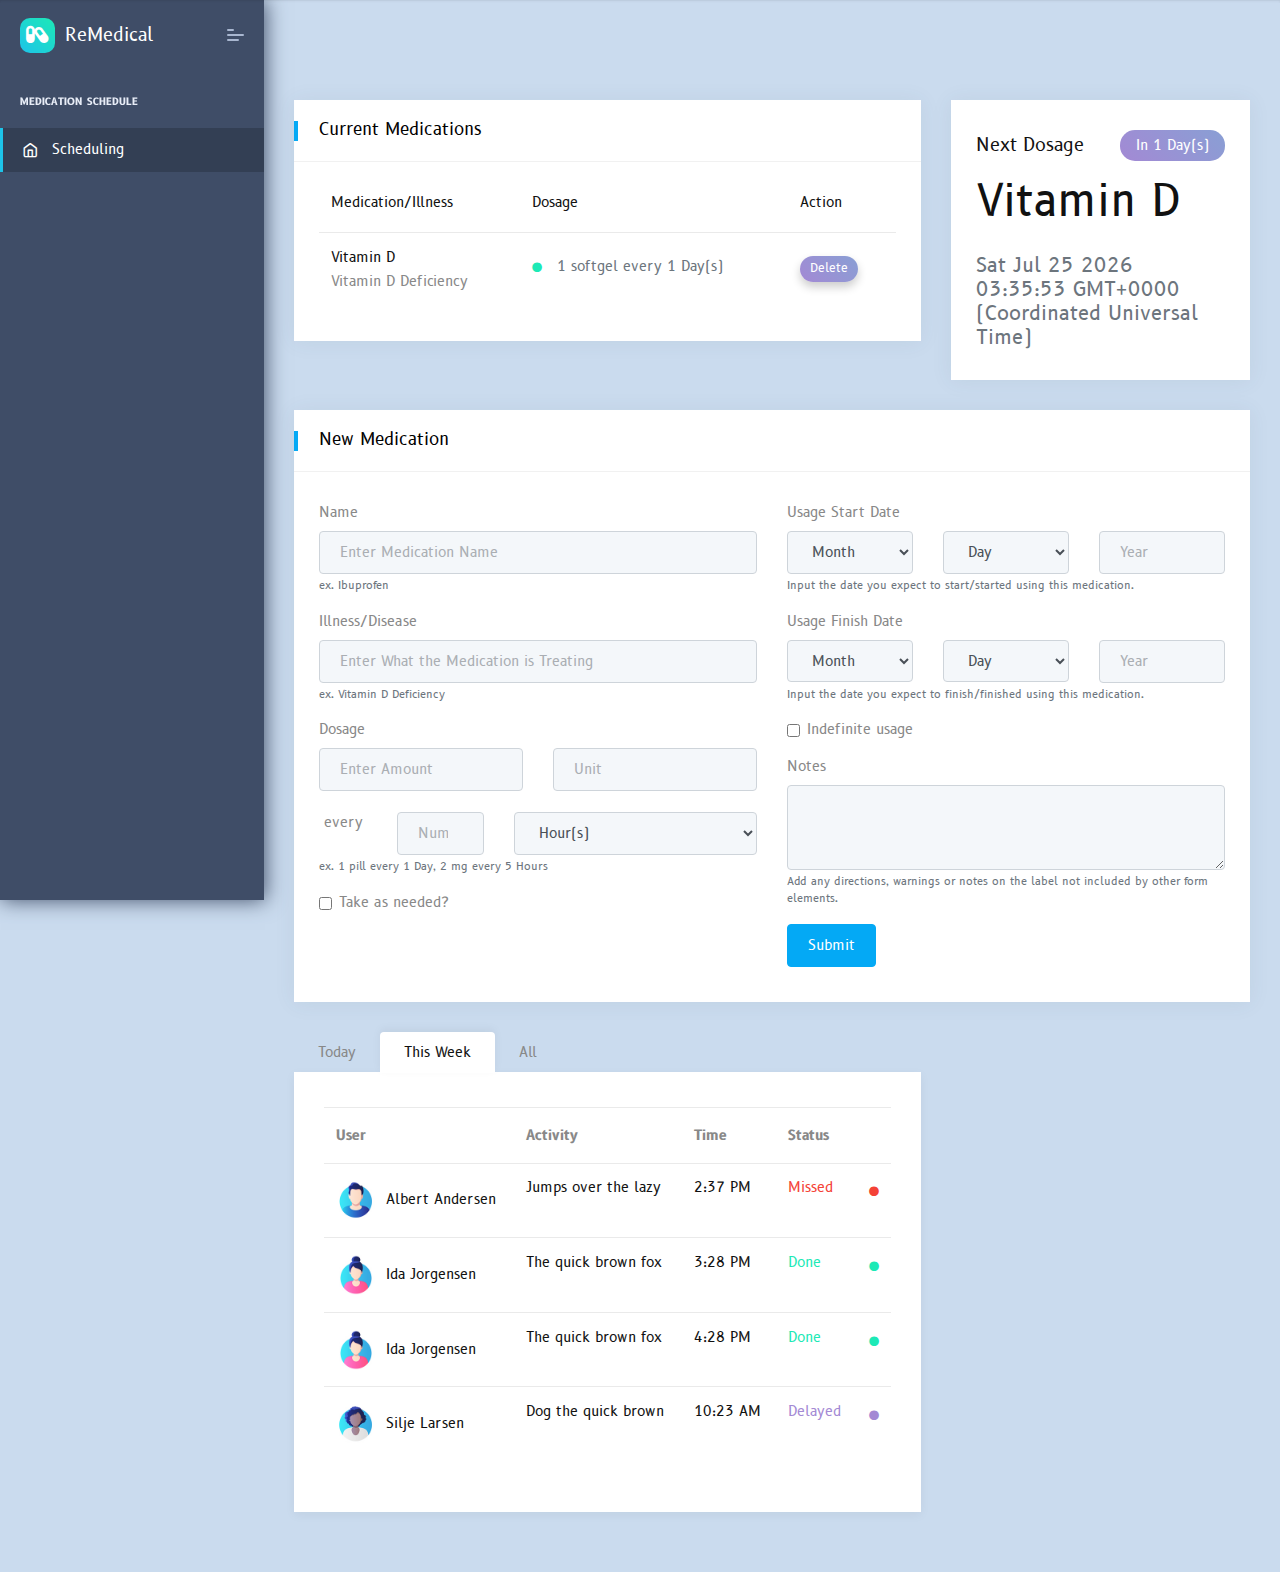
==== commit dc6b3beb: "Merge pull request #7 from ericliu0000/theming" ====
--- a/website/template/index.html
+++ b/website/template/index.html
@@ -219,7 +219,8 @@
                                   <div class="col-3">
                                     <input
                                       name="manualFrequencyNumber"
-                                      type="text"
+                                      type="number"
+                                      step="1"
                                       class="form-control"
                                       id="manualFrequencyNumber"
                                       aria-describedby="manualFrequencyHelp"
--- a/website/template/assets/css/style.css
+++ b/website/template/assets/css/style.css
@@ -130,7 +130,7 @@
 }
 .page-header-title + .breadcrumb > .breadcrumb-item:last-child a {
   color: #111;
-  font-weight: 600;
+  font-weight: 700;
 }
 
 .theme-bg {
